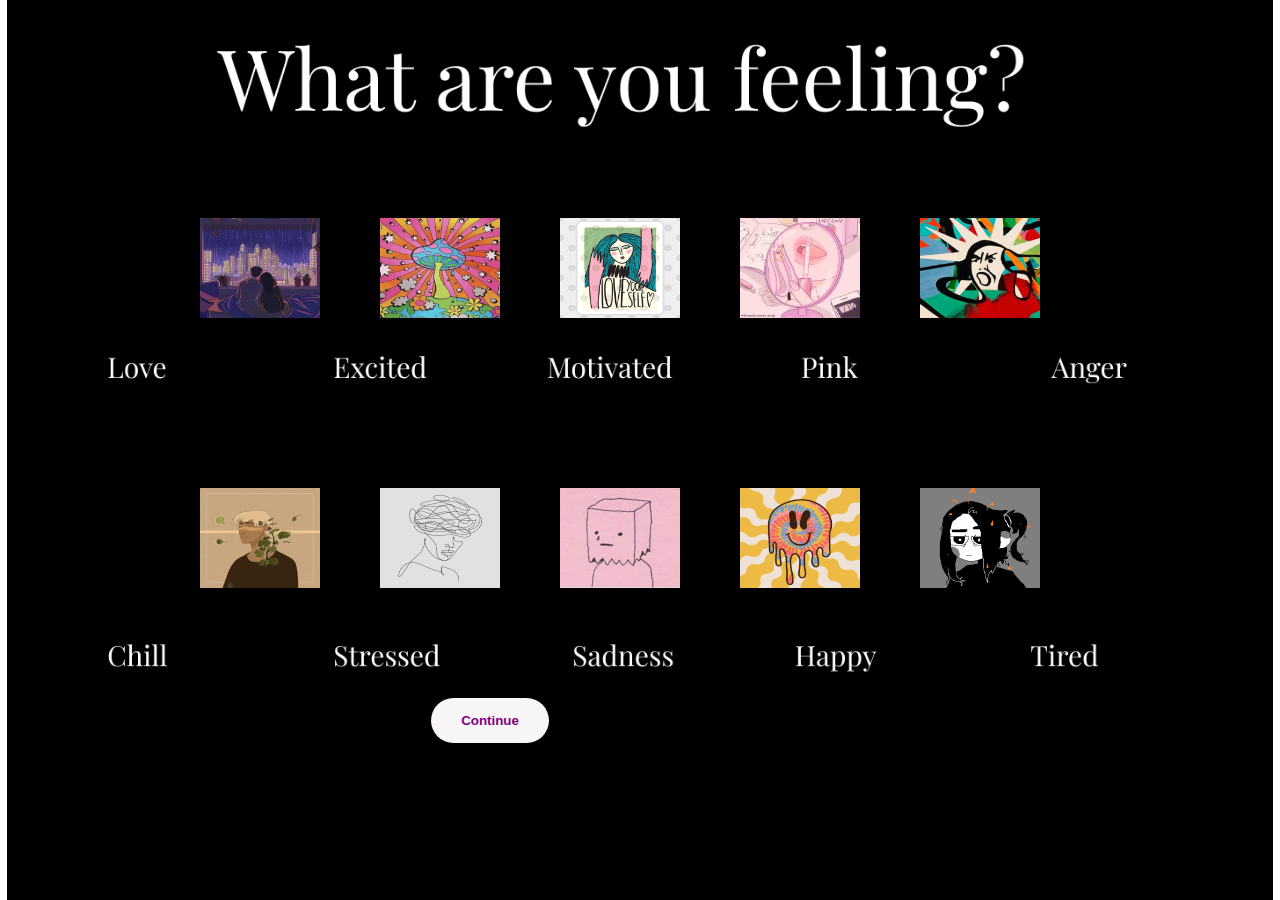
==== mood.html @ 5160a5b6 "Add files via upload" ====
<!DOCTYPE html>
<html lang="en">
<head>
  <meta charset="UTF-8">
  <meta name="viewport" content="width=device-width, initial-scale=1.0">
  <title>Mood Selection</title>
  <link rel="stylesheet" href="style.css">
</head>
<body class="mood-page">
  <div class="mood-container">
    <div class="image-row">
      <img src="Love.png" alt="Love" class="mood-img" data-mood="romantic">
      <img src="excited.png" alt="Excited" class="mood-img" data-mood="excited">
      <img src="motivated.png" alt="Motivated" class="mood-img" data-mood="motivated">
      <img src="pink.png" alt="Feminine" class="mood-img" data-mood="feminine">
      <img src="anger.png" alt="Anger" class="mood-img" data-mood="angry">
    </div>
    <div class="image-row">
      <img src="chill.png" alt="Chill" class="mood-img" data-mood="chill">
      <img src="Stressed.png" alt="Stressed" class="mood-img" data-mood="stressed">
      <img src="sadness.png" alt="Sadness" class="mood-img" data-mood="sad">
      <img src="happy.png" alt="Happy" class="mood-img" data-mood="happy">
      <img src="tired.png" alt="Tired" class="mood-img" data-mood="tired">
    </div>
    <button id="continue" class="continue-btn">Continue</button>
  </div>
  <script src="script.js"></script>
</body>
</html>
---- style.css ----
/* General Styles */
body {
  margin: 0;
  padding: 0;
  font-family: Arial, sans-serif;
  overflow-x: hidden;
}

button {
  background-color: #f7f5f5;
  color: purple;
  border: none;
  border-radius: 50px;
  padding: 15px 30px;
  cursor: pointer;
  margin-down: 200px;
  margin-right: 300px;
  font-weight: bold;
}

button:hover {
  background-color: #e8e6e6;
}

/* Welcome Page Styles */
.welcome-page {
  background-image: url('soulsync.png');
  background-size: contain;
  background-repeat: no-repeat;
  background-position: center;
  height: 100vh;
  display: flex;
  justify-content: flex-end;
  align-items: flex-end;
}

.welcome-container {
  margin-right: 20px;
  margin-bottom: 20px;
}

/* Introduction Page Styles */
.intro-page {
  background-image: url('Welcome.png');
  background-size: contain;
  background-repeat: no-repeat;
  background-position: center;
  height: 100vh;
  display: flex;
  justify-content: flex-end;
  align-items: flex-end;
}

.intro-container {
  margin-right: 20px;
  margin-bottom: 20px;
}

/* Mood Selection Page Styles */
.mood-page {
  background-image: url('mood.png');
  background-size: contain;
  background-repeat: no-repeat;
  background-position: center;
  height: 100vh;
}

.mood-container {
  display: flex;
  flex-direction: column;
  justify-content: center;
  align-items: center;
  height: 100%;
}

.image-row {
  display: flex;
  justify-content: center;
  margin-bottom: 100px;
}
.image-row img{
  margin-top: 60px;
  margin-right: 50px;
  width: 120px;
}

.mood-img {
  width: 100px;
  height: 100px;
  margin: 10px;
  cursor: pointer;
}

/* Artist Selection Page Styles */
.artist-page {
  background-image: url('artist.png');
  background-size: contain;
  background-repeat: no-repeat;
  background-position: center;
  height: 100vh;
  display: flex;
  justify-content: center;
  align-items: center;
  flex-direction: column;
}

.artist-container input {
  display: block;
  margin: 10px;
  padding: 10px;
  width: 250px;
  border-radius: 5px;
  border: 1px solid #ccc;
  margin-right: 100;
}

.artist-container button {
  margin-top: 20px;
}
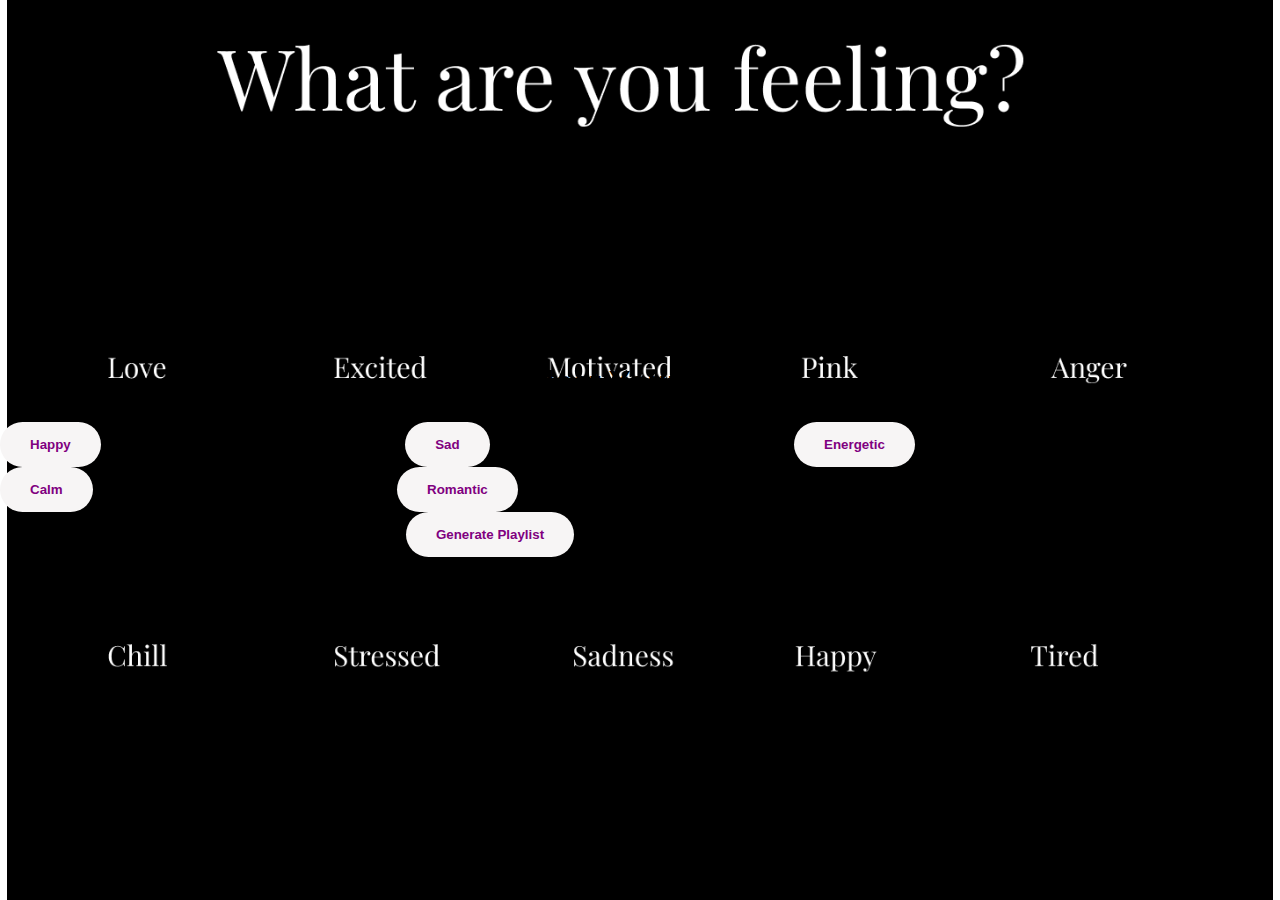
==== commit 49c96b74: "Update mood.html" ====
--- a/mood.html
+++ b/mood.html
@@ -1,29 +1,27 @@
 <!DOCTYPE html>
 <html lang="en">
 <head>
-  <meta charset="UTF-8">
-  <meta name="viewport" content="width=device-width, initial-scale=1.0">
-  <title>Mood Selection</title>
-  <link rel="stylesheet" href="style.css">
+    <meta charset="UTF-8">
+    <meta name="viewport" content="width=device-width, initial-scale=1.0">
+    <title>Mood Page</title>
+    <link rel="stylesheet" href="style.css">
 </head>
 <body class="mood-page">
-  <div class="mood-container">
-    <div class="image-row">
-      <img src="Love.png" alt="Love" class="mood-img" data-mood="romantic">
-      <img src="excited.png" alt="Excited" class="mood-img" data-mood="excited">
-      <img src="motivated.png" alt="Motivated" class="mood-img" data-mood="motivated">
-      <img src="pink.png" alt="Feminine" class="mood-img" data-mood="feminine">
-      <img src="anger.png" alt="Anger" class="mood-img" data-mood="angry">
+    <div class="mood-container">
+        <h1>Select Your Mood</h1>
+        
+        <div class="mood-buttons">
+            <button id="happy" class="mood-btn">Happy</button>
+            <button id="sad" class="mood-btn">Sad</button>
+            <button id="energetic" class="mood-btn">Energetic</button>
+            <button id="calm" class="mood-btn">Calm</button>
+            <button id="romantic" class="mood-btn">Romantic</button>
+        </div>
+
+        <!-- Generate Playlist Button -->
+        <button id="generate-playlist" class="generate-btn">Generate Playlist</button>
     </div>
-    <div class="image-row">
-      <img src="chill.png" alt="Chill" class="mood-img" data-mood="chill">
-      <img src="Stressed.png" alt="Stressed" class="mood-img" data-mood="stressed">
-      <img src="sadness.png" alt="Sadness" class="mood-img" data-mood="sad">
-      <img src="happy.png" alt="Happy" class="mood-img" data-mood="happy">
-      <img src="tired.png" alt="Tired" class="mood-img" data-mood="tired">
-    </div>
-    <button id="continue" class="continue-btn">Continue</button>
-  </div>
-  <script src="script.js"></script>
+
+    <script src="script.js"></script>
 </body>
 </html>
